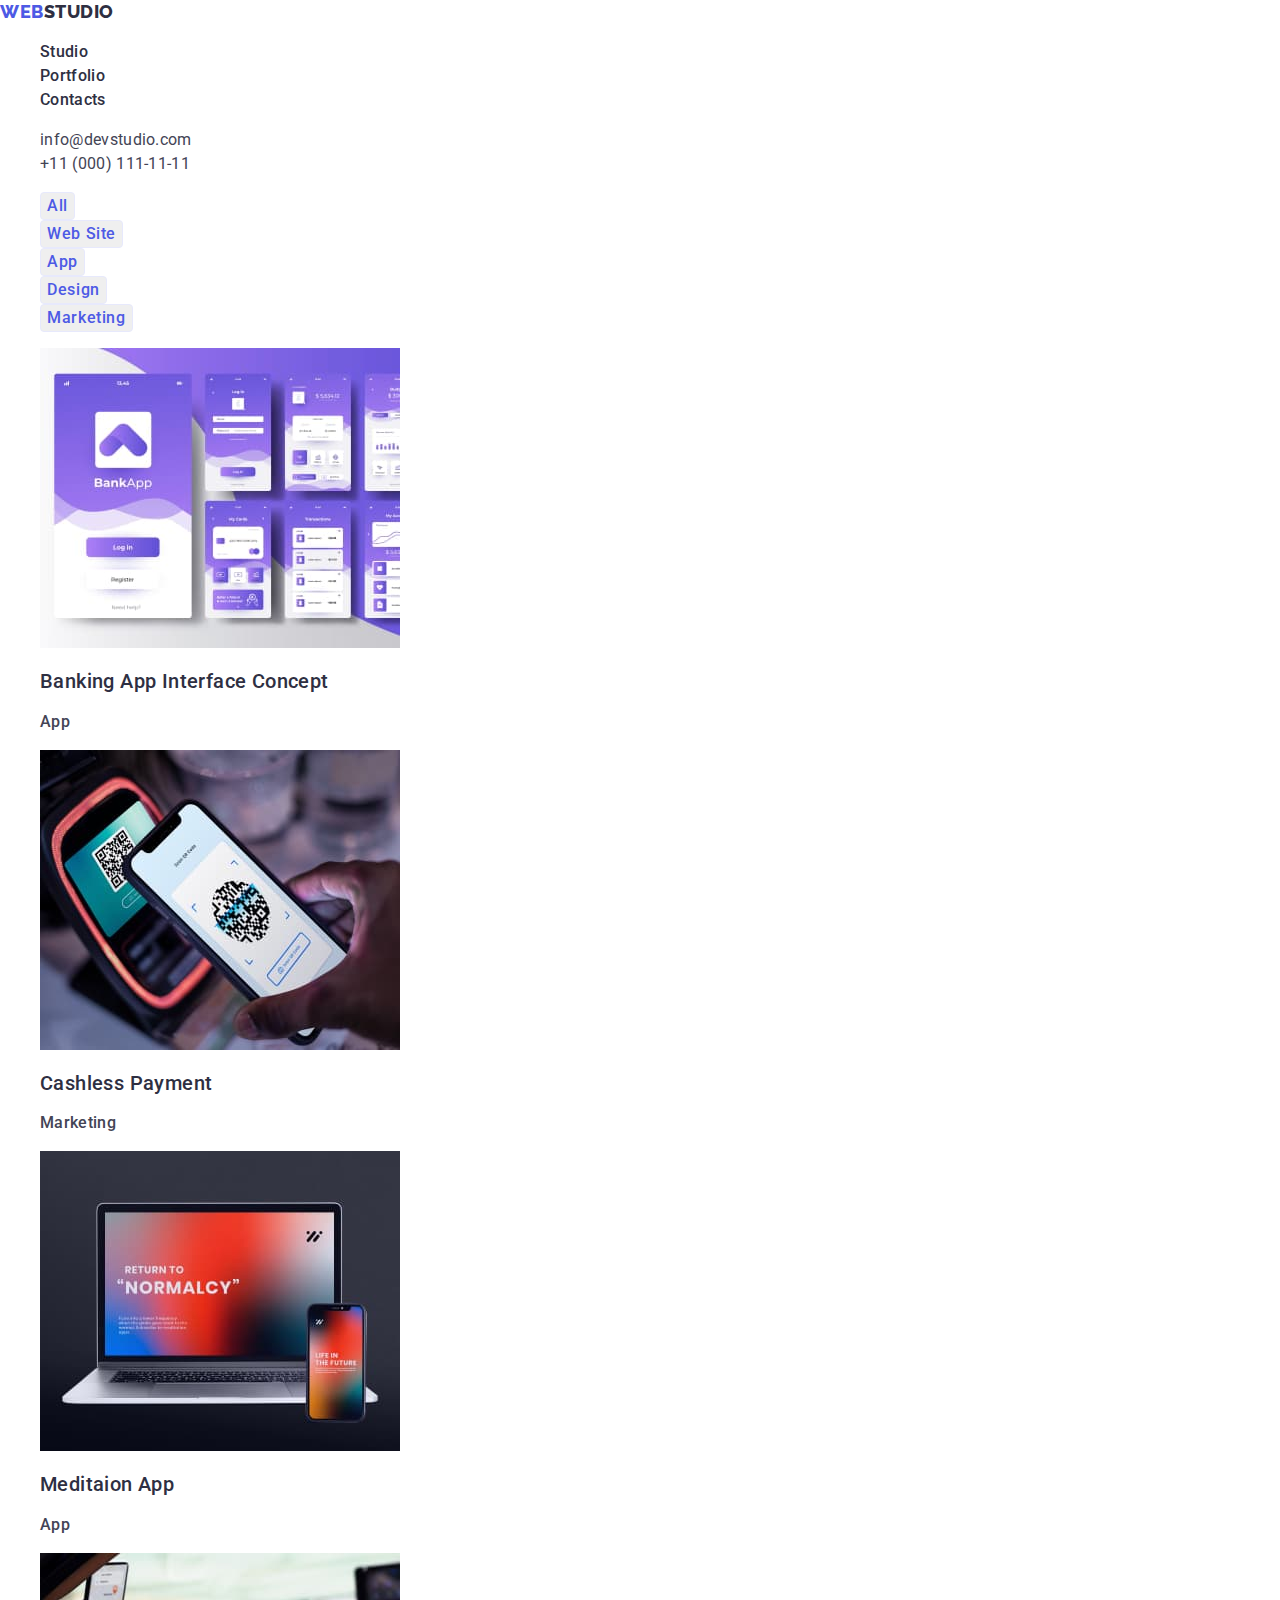
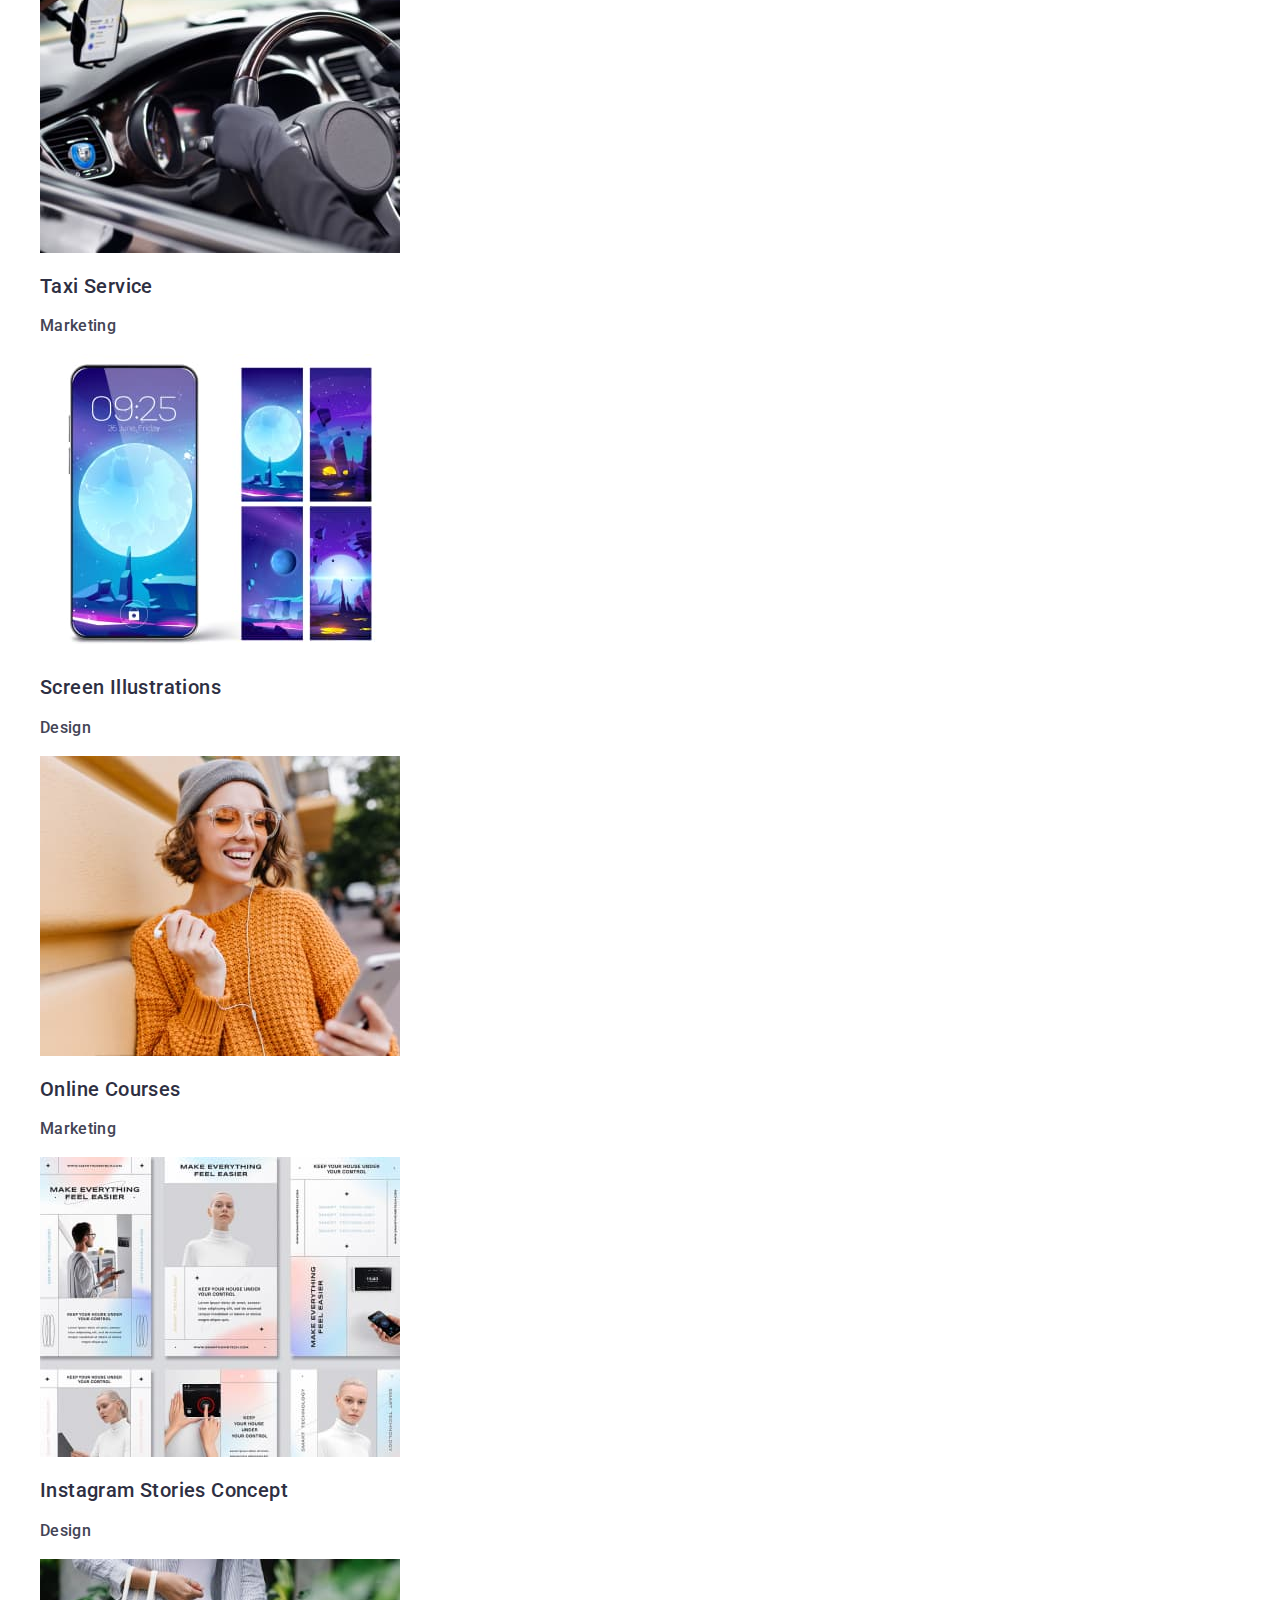
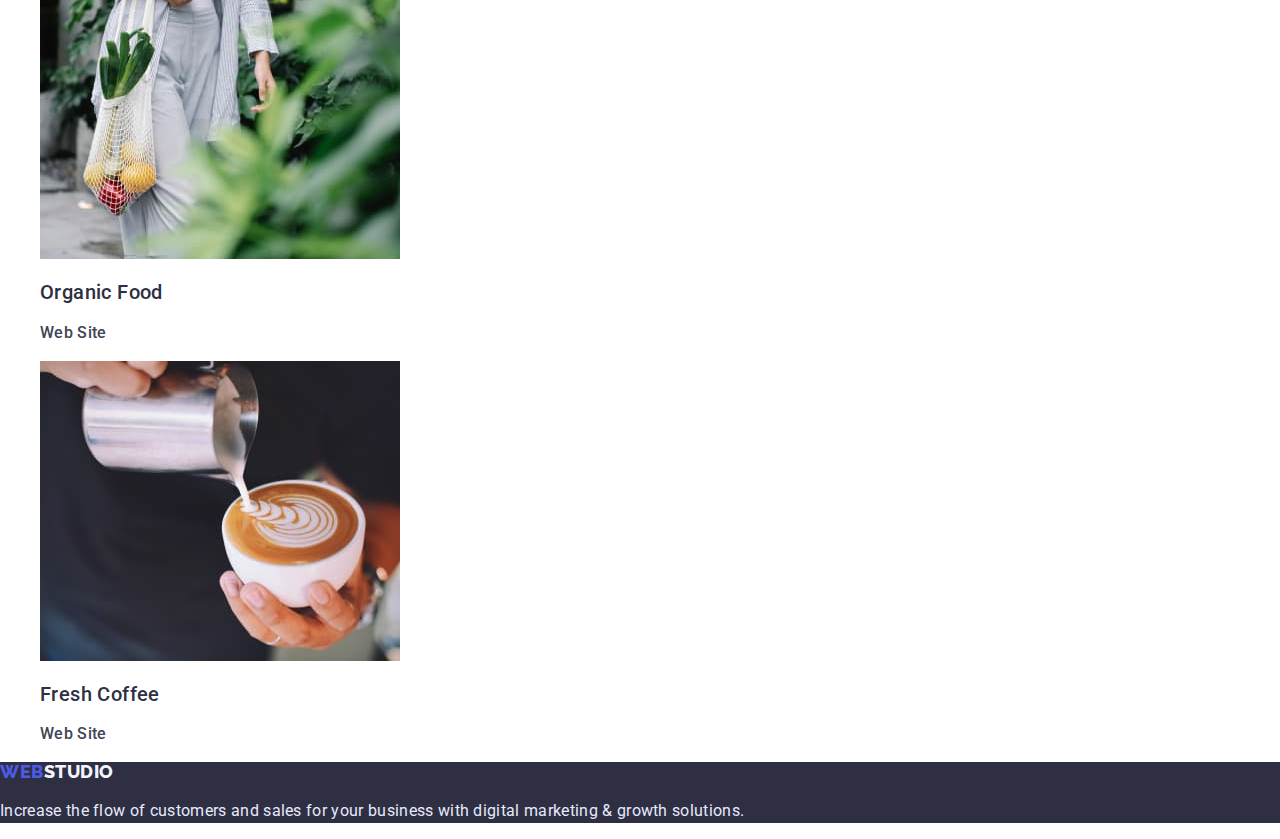
==== portfolio.html @ 4af399b9 "Start" ====
<!DOCTYPE html>
<html lang="uk">
  <head>
    <meta charset="UTF-8" />
    <meta http-equiv="X-UA-Compatible" content="IE=edge" />
    <meta name="viewport" content="width=device-width, initial-scale=1.0" />
    <title>Portfolio</title>
    <link
      rel="stylesheet"
      href="https://fonts.googleapis.com/css2?family=Raleway:wght@800&family=Roboto:wght@400;500;700&display=swap"
    />
    <link rel="stylesheet" href="https://cdnjs.cloudflare.com/ajax/libs/modern-normalize/1.1.0/modern-normalize.min.css" />
    
    <link rel="stylesheet" href="./css/styles.css" />
  </head>
  <body>
    <header class="top-line">
      <nav>
        <a class="logo" href="./index.html">
          <span class="logoaccent">Web</span
          ><span class="header-logo">Studio</span></a
        >
        <ul class="list">
          <li>
            <a href="./index.html" class="top-line-nav">Studio</a>
          </li>
          <li>
            <a href="./portfolio.html" class="top-line-nav">Portfolio</a>
          </li>
          <li>
            <a href="" class="top-line-nav">Contacts</a>
          </li>
        </ul>
      </nav>
      <address>
        <ul class="list">
          <li>
            <a href="mailto:info@devstudio.com" class="font-adress"
              >info@devstudio.com</a
            >
          </li>
          <li>
            <a href="tel:+110001111111" class="font-adress"
              >+11 (000) 111-11-11</a
            >
          </li>
        </ul>
      </address>
    </header>
    <main>
      <section>
        <h1 class="visually-hidden">filter</h1>
        <ul class="list">
          <li><button type="button" class="filter-button">All</button></li>
          <li><button type="button" class="filter-button">Web Site</button></li>
          <li><button type="button" class="filter-button">App</button></li>
          <li><button type="button" class="filter-button">Design</button></li>
          <li>
            <button type="button" class="filter-button">Marketing</button>
          </li>
        </ul>
        <ul class="list">
          <li>
            <a href="" class="filter-link"
              ><img
                src="./images/bankingapp.jpg"
                alt="Banking App Interface"
                width="360"
                height="300"
              />
              <h2 class="filter-scroll">Banking App Interface Concept</h2>
              <p class="filter-text">App</p></a
            >
          </li>
          <li>
            <a href="" class="filter-link"
              ><img
                src="./images/cashlesspayment.jpg"
                alt="Cashless Payment"
                width="360"
                height="300"
              />
              <h2 class="filter-scroll">Cashless Payment</h2>
              <p class="filter-text">Marketing</p></a
            >
          </li>
          <li>
            <a href="" class="filter-link"
              ><img
                src="./images/meditaionapp.jpg"
                alt="Meditaion App"
                width="360"
                height="300"
              />
              <h2 class="filter-scroll">Meditaion App</h2>
              <p class="filter-text">App</p></a
            >
          </li>
          <li>
            <a href="" class="filter-link"
              ><img
                src="./images/taxiservice.jpg"
                alt="steering wheel"
                width="360"
                height="300"
              />
              <h2 class="filter-scroll">Taxi Service</h2>
              <p class="filter-text">Marketing</p></a
            >
          </li>
          <li>
            <a href="" class="filter-link"
              ><img
                src="./images/screenillustrations.jpg"
                alt="Screen Illustrations"
                width="360"
                heigh="300"
              />
              <h2 class="filter-scroll">Screen Illustrations</h2>
              <p class="filter-text">Design</p></a
            >
          </li>
          <li>
            <a href="" class="filter-link"
              ><img
                src="./images/onlinecourses.jpg"
                alt="girl in headphones"
                width="360"
                height="300"
              />
              <h2 class="filter-scroll">Online Courses</h2>
              <p class="filter-text">Marketing</p></a
            >
          </li>
          <li>
            <a href="" class="filter-link"
              ><img
                src="./images/instagramstories.jpg"
                alt="photo from instagram"
                width="360"
                heigh="300"
              />
              <h2 class="filter-scroll">Instagram Stories Concept</h2>
              <p class="filter-text">Design</p></a
            >
          </li>
          <li>
            <a href="" class="filter-link"
              ><img
                src="./images/organicfood.jpg"
                alt="
        fruit in a bag"
                width="360"
                heigh="300"
              />
              <h2 class="filter-scroll">Organic Food</h2>
              <p class="filter-text">Web Site</p></a
            >
          </li>
          <li>
            <a href="" class="filter-link"
              ><img src="./images/coffee.jpg" alt="a cup of coffee" />
              <h2 class="filter-scroll">Fresh Coffee</h2>
              <p class="filter-text">Web Site</p></a
            >
          </li>
        </ul>
      </section>
    </main>
    <footer class="footer">
      <a class="logo line-logo" href="./index.html"> <span class="logoaccent">Web</span><span class="footer-logo">Studio</span></a>
      <p class="footer-text">
        Increase the flow of customers and sales for your business with digital
        marketing & growth solutions.
      </p>
    </footer>
  </body>
</html>
---- css/styles.css ----
/* змінні текст фон видідення*/
:root{
    --basic-font: #434455;
    --headlines-font:  #2E2F42;
    --color-brand: #4D5AE5;
    --background-color-button: #404BBF;
   --background-color-section: #F4F4FD;
   --secondary-font-color: #FFFFFF;
   --iconfooter: #31D0AA;
   --text-footer-color:  #e7e9fc;;

}

body{
font-family: Roboto, sans-serif;
font-size: 16px;
color: var(--basic-font);
background-color: var(--secondary-font-color)
}

 .list {
    list-style: none;
}  


/* header styls */

.top-line-nav{
    color:var(--headlines-font);
    text-decoration: none;
    font-weight: 500;
    line-height: 1.5;
letter-spacing: 0.02em;
}
.top-line-nav:active{
    color:var(--background-color-button);
    
}
.top-line-nav:hover, .top-line-nav:focus{
    color: var(--background-color-button);
}

.font-adress{
    color: var(--basic-font);
    text-decoration: none;
    font-style:normal;
    line-height: 1.5;
letter-spacing: 0.02em;
    
}
.font-adress:focus, .font-adress:hover{
color: var(--background-color-button);
}


.logo{
font-family: Raleway, sans-serif;
font-weight: 800;
font-size: 18px;
line-height: 1.33;
letter-spacing: 0.03em;
text-decoration: none;
text-transform: uppercase;
}
.header-logo{
    color: var(--headlines-font);
}
.logoaccent{
    color: #4D5AE5;
}
/* hero */
.hero{
    background-color: var(--headlines-font);
}
.hero-font{
font-weight: 700;
font-size: 56px;
line-height: 1.07;
text-align: center;
letter-spacing: 0.02em;
color: var(--secondary-font-color);
}
.hero-button{
background: var(--color-brand);
font-family: Roboto, sans-serif;
font-style: normal;
font-weight: 500;
font-size: 16px;
line-height: 1.5;
letter-spacing: 0.04em;
cursor: pointer;
color:var(--secondary-font-color);
padding: 16px 32px;
border-radius: 4px;
text-align: center;
min-width: 169px;
border: 1px solid transparent;
}
.hero-button:hover{
    background-color: var(--background-color-button);
}

/* advantages */

.visually-hidden{
    position: absolute;
    white-space: nowrap;
    width: 1px;
    height: 1px;
    overflow: hidden;
    border: 0;
    padding: 0;
    clip: rect(0 0 0 0);
    clip-path: inset(50%);
    margin: -1px;
}
.scroll{
    color: var(--headlines-font);
    font-weight: 500;
font-size: 20px;
line-height: 1.2;
letter-spacing: 0.02em;
}

.scroll-text{
    color: var(--basic-font);
line-height: 1.5;
letter-spacing: 0.02em;
}
/* What are we doing */

.title{
    color: var(--headlines-font);
    font-weight: 700;
font-size: 36px;
line-height: 1.11;
text-align: center;
letter-spacing: 0.02em;
text-transform: capitalize;
}
 
/* Our Team */
.section-team{
    background-color: var(--background-color-section);
    
}
.card{
    background-color: var(--secondary-font-color);
}

/* footer */
.footer{
    background-color:var(--headlines-font) ;
}
.footer-text{
    color: var(--text-footer-color);
    line-height: 1.5;
letter-spacing: 0.02em;
}
.footer-logo{
    color: var(--background-color-section);
}
.line-logo{
    line-height: 1.16;
}
/* портфолио */
.filter-button{
color: var(--color-brand);
font-family: Roboto, sans-serif;
font-style: normal;
font-weight: 500;
font-size: 16px;
line-height: 1.5;
letter-spacing: 0.04em;
cursor: pointer;
padding: 12 24;
border-radius: 4px;
text-align: center;
border: 1px solid var(--text-footer-color);
border-radius: 4px;
}
.filter-button:hover, .filter-button:focus{
    color: var(--secondary-font-color);
    background-color: var(--background-color-button);
   
}
.filter-scroll{
    color: var(--headlines-font);
    
font-weight: 500;
font-size: 20px;
line-height: 1.2;
letter-spacing: 0.02em;
}

.filter-text{
    color: var(--basic-font);
    font-weight: 500;
font-size: 16px;
line-height: 1.5;
letter-spacing: 0.02em;
}
.filter-link{
    text-decoration: none;
}
/* container */
.container{
    width: 1130px;
    padding-left: 15px;
    padding-right: 15px;
    margin-left: auto;
    margin-right: auto;
    outline: 2px solid tomato;
}
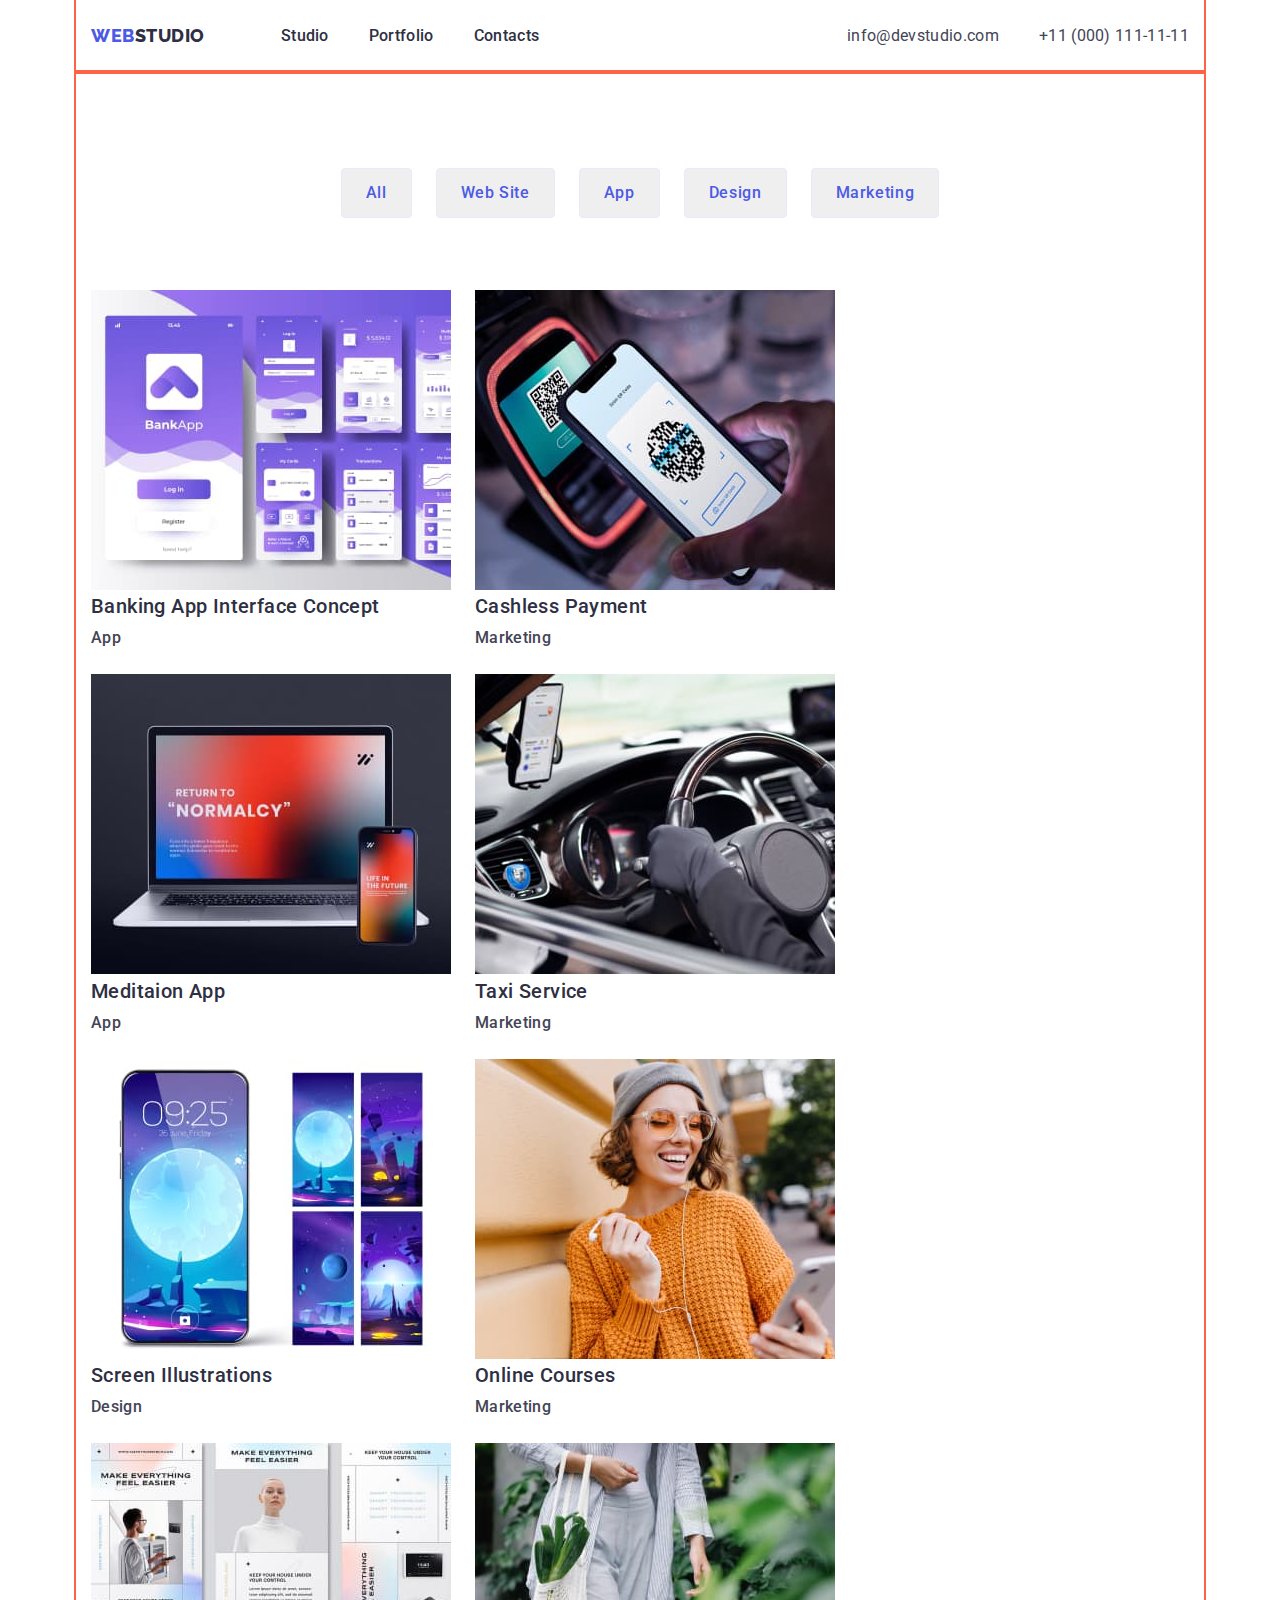
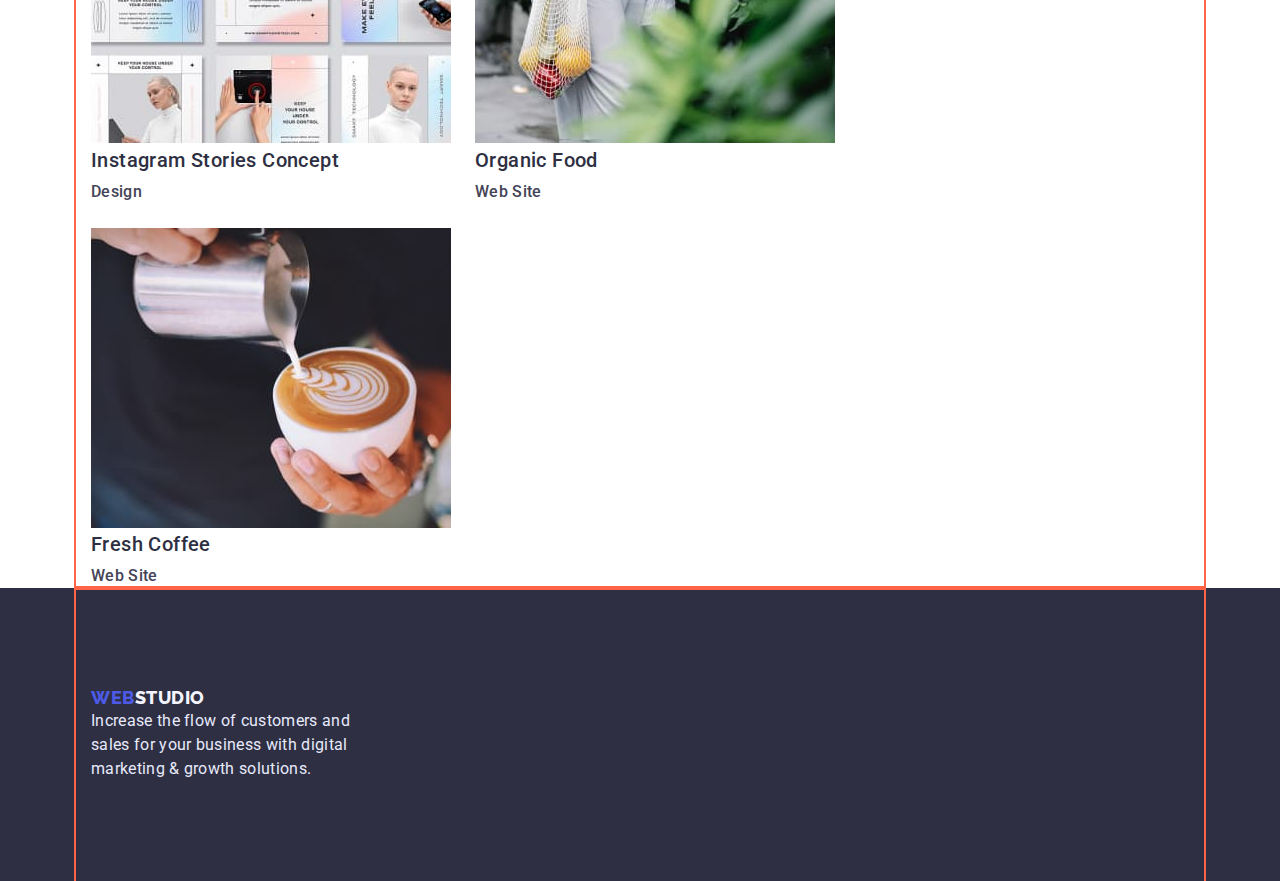
==== commit 7d4402ff: "version one" ====
--- a/portfolio.html
+++ b/portfolio.html
@@ -14,43 +14,43 @@
     <link rel="stylesheet" href="./css/styles.css" />
   </head>
   <body>
-    <header class="top-line">
-      <nav>
-        <a class="logo" href="./index.html">
-          <span class="logoaccent">Web</span
-          ><span class="header-logo">Studio</span></a
-        >
-        <ul class="list">
-          <li>
-            <a href="./index.html" class="top-line-nav">Studio</a>
-          </li>
-          <li>
-            <a href="./portfolio.html" class="top-line-nav">Portfolio</a>
-          </li>
-          <li>
-            <a href="" class="top-line-nav">Contacts</a>
-          </li>
-        </ul>
-      </nav>
-      <address>
-        <ul class="list">
-          <li>
-            <a href="mailto:info@devstudio.com" class="font-adress"
-              >info@devstudio.com</a
-            >
-          </li>
-          <li>
-            <a href="tel:+110001111111" class="font-adress"
-              >+11 (000) 111-11-11</a
-            >
-          </li>
-        </ul>
-      </address>
-    </header>
+  <!-- {Хедер} -->
+  <header >
+    <div class="container top-line ">
+      
+    <nav>
+      <div class="main-nav">
+      <a class="logo" href="./index.html"> <span class="logoaccent">Web</span><span class="header-logo">Studio</span></a>
+      <ul class="list header-nav">
+        <li class="header-link" >
+          <a href="" class="top-line-nav">Studio</a>
+        </li>
+        <li class="header-link">
+          <a href="./portfolio.html"class="top-line-nav">Portfolio</a>
+        </li>
+        <li class="header-link">
+          <a href=""class="top-line-nav">Contacts</a>
+        </li>
+      </ul>
+    </div>
+    </nav>
+  
+    <address class="cotact">
+      
+      <ul class="list adress">
+        <li class="item"><a href="mailto:info@devstudio.com" class="font-adress">info@devstudio.com</a></li>
+        <li class="item"><a href="tel:+110001111111" class="font-adress">+11 (000) 111-11-11</a></li>
+      </ul>
+    
+    </address>
+  
+  </div>
+  </header>
     <main>
       <section>
+        <div class="container">
         <h1 class="visually-hidden">filter</h1>
-        <ul class="list">
+        <ul class="list filter">
           <li><button type="button" class="filter-button">All</button></li>
           <li><button type="button" class="filter-button">Web Site</button></li>
           <li><button type="button" class="filter-button">App</button></li>
@@ -59,8 +59,8 @@
             <button type="button" class="filter-button">Marketing</button>
           </li>
         </ul>
-        <ul class="list">
-          <li>
+        <ul class="list filter-card">
+          <li class="filter-title">
             <a href="" class="filter-link"
               ><img
                 src="./images/bankingapp.jpg"
@@ -165,14 +165,17 @@
             >
           </li>
         </ul>
+      </div>
       </section>
     </main>
     <footer class="footer">
+      <div class="container bloc-footer">
       <a class="logo line-logo" href="./index.html"> <span class="logoaccent">Web</span><span class="footer-logo">Studio</span></a>
       <p class="footer-text">
         Increase the flow of customers and sales for your business with digital
         marketing & growth solutions.
       </p>
+    </div>
     </footer>
   </body>
 </html>
--- a/css/styles.css
+++ b/css/styles.css
@@ -15,17 +15,48 @@
 font-family: Roboto, sans-serif;
 font-size: 16px;
 color: var(--basic-font);
-background-color: var(--secondary-font-color)
-}
-
- .list {
+background-color: var(--secondary-font-color);
+}
+/* Утилиты */
+.list {
     list-style: none;
+    padding: 0;
+    margin: 0;
 }  
 
+h1,
+h2,
+h3,
+h4,
+h5,
+h6,
+p{
+    margin: 0;
+}
+
 
 /* header styls */
-
+.header-item{
+    display: flex;
+}
+.main-nav{
+    display: flex;
+    align-items: center
+}
+
+.header-nav{
+    display: flex;
+    gap: 40px;
+}
+.top-line{
+     display: flex;
+    align-items: center; 
+    
+}
 .top-line-nav{
+    padding-top: 24px;
+    padding-bottom: 24px;
+    display: block;
     color:var(--headlines-font);
     text-decoration: none;
     font-weight: 500;
@@ -51,9 +82,19 @@
 .font-adress:focus, .font-adress:hover{
 color: var(--background-color-button);
 }
-
+.adress{
+    display: flex;
+   margin-left: auto;
+   gap: 40px;
+
+}
+
+.cotact{
+    margin-left: auto;
+}
 
 .logo{
+    margin-right: 76px;
 font-family: Raleway, sans-serif;
 font-weight: 800;
 font-size: 18px;
@@ -71,16 +112,20 @@
 /* hero */
 .hero{
     background-color: var(--headlines-font);
+    text-align: center;
 }
 .hero-font{
+   
+    margin-bottom: 48px;
+
 font-weight: 700;
 font-size: 56px;
 line-height: 1.07;
-text-align: center;
 letter-spacing: 0.02em;
 color: var(--secondary-font-color);
 }
 .hero-button{
+
 background: var(--color-brand);
 font-family: Roboto, sans-serif;
 font-style: normal;
@@ -114,7 +159,16 @@
     clip-path: inset(50%);
     margin: -1px;
 }
+.scroll-item{
+    display: flex;
+    gap: 24px;
+    
+    padding: 120px 140px;
+    
+}
 .scroll{
+  
+    margin-bottom: 8px;
     color: var(--headlines-font);
     font-weight: 500;
 font-size: 20px;
@@ -128,8 +182,17 @@
 letter-spacing: 0.02em;
 }
 /* What are we doing */
-
+.work{
+    display: flex;
+    padding-bottom: 120px;
+    gap: 24px;
+
+}
+.work .card{
+   flex-basis: calc((100% - 48px) / 3);
+}
 .title{
+    margin-bottom: 72px;
     color: var(--headlines-font);
     font-weight: 700;
 font-size: 36px;
@@ -140,31 +203,66 @@
 }
  
 /* Our Team */
+
+.staff{
+    display: flex;
+    gap: 24px;
+    padding-bottom: 120px;
+}
 .section-team{
     background-color: var(--background-color-section);
     
 }
-.card{
+.card-worker{
+    flex-basis: calc((100% - 72px) / 4);
     background-color: var(--secondary-font-color);
 }
 
 /* footer */
+.bloc-footer{
+    padding-top: 100px;
+    padding-bottom: 100px;
+}
 .footer{
     background-color:var(--headlines-font) ;
 }
 .footer-text{
+
     color: var(--text-footer-color);
     line-height: 1.5;
 letter-spacing: 0.02em;
+
+max-width: 264px;
 }
 .footer-logo{
+
     color: var(--background-color-section);
 }
 .line-logo{
+
     line-height: 1.16;
 }
 /* портфолио */
+
+.filter{
+    display: flex;
+    gap: 24px;
+    justify-content: center;
+    padding-top: 96px;
+    margin-bottom: 72px;
+}
+.filter-card{
+    display: flex;
+    flex-wrap: wrap;
+    gap: 24px;
+}
+
+.filter-title{
+    flex-basis: calc((100%-48) / 3);
+
+}
 .filter-button{
+   
 color: var(--color-brand);
 font-family: Roboto, sans-serif;
 font-style: normal;
@@ -173,7 +271,7 @@
 line-height: 1.5;
 letter-spacing: 0.04em;
 cursor: pointer;
-padding: 12 24;
+padding: 12px 24px;
 border-radius: 4px;
 text-align: center;
 border: 1px solid var(--text-footer-color);
@@ -185,6 +283,7 @@
    
 }
 .filter-scroll{
+    margin-bottom: 8px;
     color: var(--headlines-font);
     
 font-weight: 500;
@@ -194,6 +293,7 @@
 }
 
 .filter-text{
+    
     color: var(--basic-font);
     font-weight: 500;
 font-size: 16px;
@@ -205,7 +305,7 @@
 }
 /* container */
 .container{
-    width: 1130px;
+    width: 1128px;
     padding-left: 15px;
     padding-right: 15px;
     margin-left: auto;
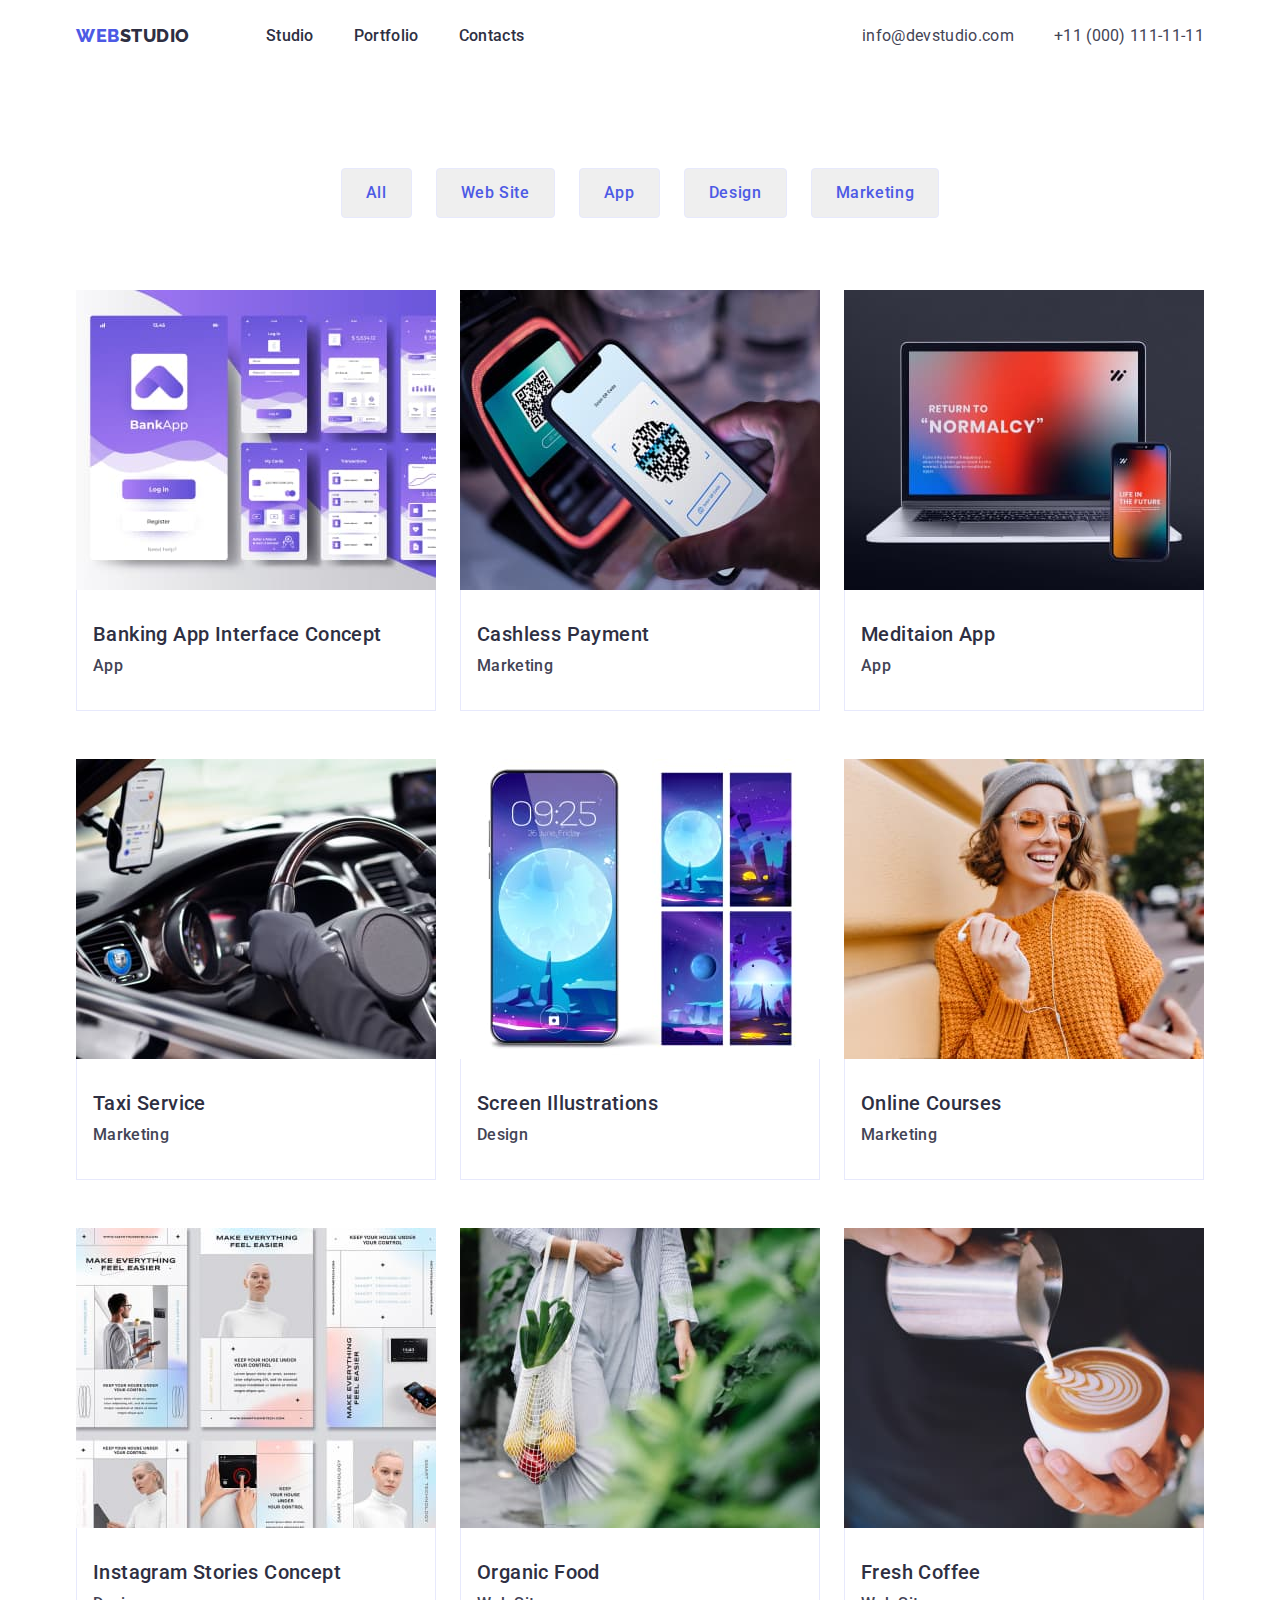
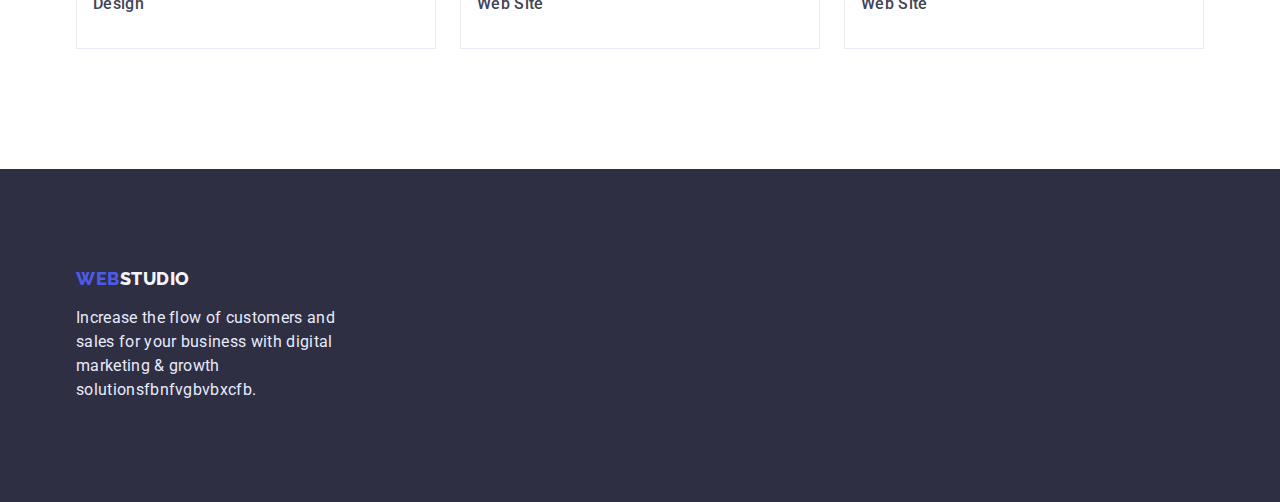
==== commit 0ee4dd3c: "version three" ====
--- a/portfolio.html
+++ b/portfolio.html
@@ -23,7 +23,7 @@
       <a class="logo" href="./index.html"> <span class="logoaccent">Web</span><span class="header-logo">Studio</span></a>
       <ul class="list header-nav">
         <li class="header-link" >
-          <a href="" class="top-line-nav">Studio</a>
+          <a href="./index.html" class="top-line-nav">Studio</a>
         </li>
         <li class="header-link">
           <a href="./portfolio.html"class="top-line-nav">Portfolio</a>
@@ -47,7 +47,7 @@
   </div>
   </header>
     <main>
-      <section>
+      <section class="filter-padding">
         <div class="container">
         <h1 class="visually-hidden">filter</h1>
         <ul class="list filter">
@@ -62,106 +62,125 @@
         <ul class="list filter-card">
           <li class="filter-title">
             <a href="" class="filter-link"
-              ><img
+              ><img class="photo"
                 src="./images/bankingapp.jpg"
                 alt="Banking App Interface"
                 width="360"
                 height="300"
               />
+              <div class="filter-description">
               <h2 class="filter-scroll">Banking App Interface Concept</h2>
-              <p class="filter-text">App</p></a
-            >
-          </li>
-          <li>
-            <a href="" class="filter-link"
-              ><img
+              <p class="filter-text">App</p>
+            </div>
+              </a
+            >
+          </li>
+          <li class="filter-title" >
+            <a href="" class="filter-link"
+              ><img class="photo"
                 src="./images/cashlesspayment.jpg"
                 alt="Cashless Payment"
                 width="360"
                 height="300"
               />
+              <div class="filter-description">
               <h2 class="filter-scroll">Cashless Payment</h2>
-              <p class="filter-text">Marketing</p></a
-            >
-          </li>
-          <li>
-            <a href="" class="filter-link"
-              ><img
+              <p class="filter-text">Marketing</p>
+            </div></a
+            >
+          </li>
+          <li class="filter-title">
+            <a href="" class="filter-link"
+              ><img class="photo"
                 src="./images/meditaionapp.jpg"
                 alt="Meditaion App"
                 width="360"
                 height="300"
               />
+              <div class="filter-description">
               <h2 class="filter-scroll">Meditaion App</h2>
-              <p class="filter-text">App</p></a
-            >
-          </li>
-          <li>
-            <a href="" class="filter-link"
-              ><img
+              <p class="filter-text">App</p>
+            </div></a
+            >
+          </li>
+          <li class="filter-title">
+            <a href="" class="filter-link"
+              ><img class="photo"
                 src="./images/taxiservice.jpg"
                 alt="steering wheel"
                 width="360"
                 height="300"
               />
+              <div class="filter-description">
               <h2 class="filter-scroll">Taxi Service</h2>
-              <p class="filter-text">Marketing</p></a
-            >
-          </li>
-          <li>
-            <a href="" class="filter-link"
-              ><img
+              <p class="filter-text">Marketing</p>
+            </div></a
+            >
+          </li>
+          <li class="filter-title">
+            <a href="" class="filter-link"
+              ><img class="photo"
                 src="./images/screenillustrations.jpg"
                 alt="Screen Illustrations"
                 width="360"
                 heigh="300"
               />
+              <div class="filter-description">
               <h2 class="filter-scroll">Screen Illustrations</h2>
-              <p class="filter-text">Design</p></a
-            >
-          </li>
-          <li>
-            <a href="" class="filter-link"
-              ><img
+              <p class="filter-text">Design</p>
+            </div></a
+            >
+          </li>
+          <li class="filter-title">
+            <a href="" class="filter-link"
+              ><img class="photo"
                 src="./images/onlinecourses.jpg"
                 alt="girl in headphones"
                 width="360"
                 height="300"
               />
+              <div class="filter-description">
               <h2 class="filter-scroll">Online Courses</h2>
-              <p class="filter-text">Marketing</p></a
-            >
-          </li>
-          <li>
-            <a href="" class="filter-link"
-              ><img
+              <p class="filter-text">Marketing</p>
+            </div></a
+            >
+          </li>
+          <li class="filter-title">
+            <a href="" class="filter-link"
+              ><img class="photo"
                 src="./images/instagramstories.jpg"
                 alt="photo from instagram"
                 width="360"
                 heigh="300"
               />
+              <div class="filter-description">
               <h2 class="filter-scroll">Instagram Stories Concept</h2>
-              <p class="filter-text">Design</p></a
-            >
-          </li>
-          <li>
-            <a href="" class="filter-link"
-              ><img
+              <p class="filter-text">Design</p>
+            </div></a
+            >
+          </li>
+          <li class="filter-title">
+            <a href="" class="filter-link"
+              ><img class="photo"
                 src="./images/organicfood.jpg"
                 alt="
         fruit in a bag"
                 width="360"
                 heigh="300"
               />
+              <div class="filter-description">
               <h2 class="filter-scroll">Organic Food</h2>
-              <p class="filter-text">Web Site</p></a
-            >
-          </li>
-          <li>
-            <a href="" class="filter-link"
-              ><img src="./images/coffee.jpg" alt="a cup of coffee" />
+              <p class="filter-text">Web Site</p>
+            </div></a
+            >
+          </li>
+          <li class="filter-title">
+            <a href="" class="filter-link"
+              ><img class="photo" src="./images/coffee.jpg" alt="a cup of coffee" />
+              <div class="filter-description">
               <h2 class="filter-scroll">Fresh Coffee</h2>
-              <p class="filter-text">Web Site</p></a
+              <p class="filter-text">Web Site</p>
+            </div></a
             >
           </li>
         </ul>
@@ -173,7 +192,7 @@
       <a class="logo line-logo" href="./index.html"> <span class="logoaccent">Web</span><span class="footer-logo">Studio</span></a>
       <p class="footer-text">
         Increase the flow of customers and sales for your business with digital
-        marketing & growth solutions.
+        marketing & growth solutionsfbnfvgbvbxcfb.
       </p>
     </div>
     </footer>
--- a/css/styles.css
+++ b/css/styles.css
@@ -30,8 +30,11 @@
 h4,
 h5,
 h6,
-p{
+p,
+button
+{
     margin: 0;
+    padding: 0;
 }
 
 
@@ -47,6 +50,9 @@
 .header-nav{
     display: flex;
     gap: 40px;
+}
+.border-header{
+    border-bottom: 4px solid var(--text-footer-color);
 }
 .top-line{
      display: flex;
@@ -114,10 +120,16 @@
     background-color: var(--headlines-font);
     text-align: center;
 }
+.hero-padding{
+    padding-top: 120px;
+    padding-bottom: 120px;
+}
 .hero-font{
    
     margin-bottom: 48px;
-
+    margin-left: auto;
+    margin-right: auto;
+    max-width: 496px;
 font-weight: 700;
 font-size: 56px;
 line-height: 1.07;
@@ -146,7 +158,10 @@
 }
 
 /* advantages */
-
+.advantages{
+    padding-top: 120px;
+    padding-bottom: 120px;
+}
 .visually-hidden{
     position: absolute;
     white-space: nowrap;
@@ -163,7 +178,6 @@
     display: flex;
     gap: 24px;
     
-    padding: 120px 140px;
     
 }
 .scroll{
@@ -182,9 +196,12 @@
 letter-spacing: 0.02em;
 }
 /* What are we doing */
+
+.work-section{
+    padding-bottom: 72px;
+}
 .work{
     display: flex;
-    padding-bottom: 120px;
     gap: 24px;
 
 }
@@ -201,21 +218,31 @@
 letter-spacing: 0.02em;
 text-transform: capitalize;
 }
- 
+/* картинки */
+ .photo{
+    display: block;
+    max-width: 100%;
+    height: auto;
+ }
 /* Our Team */
 
 .staff{
     display: flex;
     gap: 24px;
+}
+.section-team{
+    padding-top: 120px;
     padding-bottom: 120px;
-}
-.section-team{
     background-color: var(--background-color-section);
     
 }
 .card-worker{
     flex-basis: calc((100% - 72px) / 4);
     background-color: var(--secondary-font-color);
+}
+.team-box{
+    padding: 32px 16px;
+    text-align: center;
 }
 
 /* footer */
@@ -227,7 +254,7 @@
     background-color:var(--headlines-font) ;
 }
 .footer-text{
-
+    margin-top: 16px;
     color: var(--text-footer-color);
     line-height: 1.5;
 letter-spacing: 0.02em;
@@ -239,7 +266,7 @@
     color: var(--background-color-section);
 }
 .line-logo{
-
+    
     line-height: 1.16;
 }
 /* портфолио */
@@ -248,18 +275,29 @@
     display: flex;
     gap: 24px;
     justify-content: center;
+    margin-bottom: 72px;
+}
+.filter-padding{
     padding-top: 96px;
-    margin-bottom: 72px;
+    padding-bottom: 120px;
 }
 .filter-card{
     display: flex;
     flex-wrap: wrap;
-    gap: 24px;
+    gap: 48px 24px;
+
 }
 
 .filter-title{
-    flex-basis: calc((100%-48) / 3);
-
+    flex-basis: calc((100% - 48px) / 3);
+
+}
+
+.filter-description{
+   padding: 32px 0 32px 16px;
+   border: 1px solid var(--text-footer-color);
+   border-top: 0;
+   max-width: 360px;
 }
 .filter-button{
    
@@ -272,7 +310,6 @@
 letter-spacing: 0.04em;
 cursor: pointer;
 padding: 12px 24px;
-border-radius: 4px;
 text-align: center;
 border: 1px solid var(--text-footer-color);
 border-radius: 4px;
@@ -280,6 +317,7 @@
 .filter-button:hover, .filter-button:focus{
     color: var(--secondary-font-color);
     background-color: var(--background-color-button);
+    border: 1px solid transparent;
    
 }
 .filter-scroll{
@@ -305,10 +343,10 @@
 }
 /* container */
 .container{
-    width: 1128px;
+    width: 1158px;
     padding-left: 15px;
     padding-right: 15px;
     margin-left: auto;
     margin-right: auto;
-    outline: 2px solid tomato;
+   /* border: 1px solid tomato; */
 }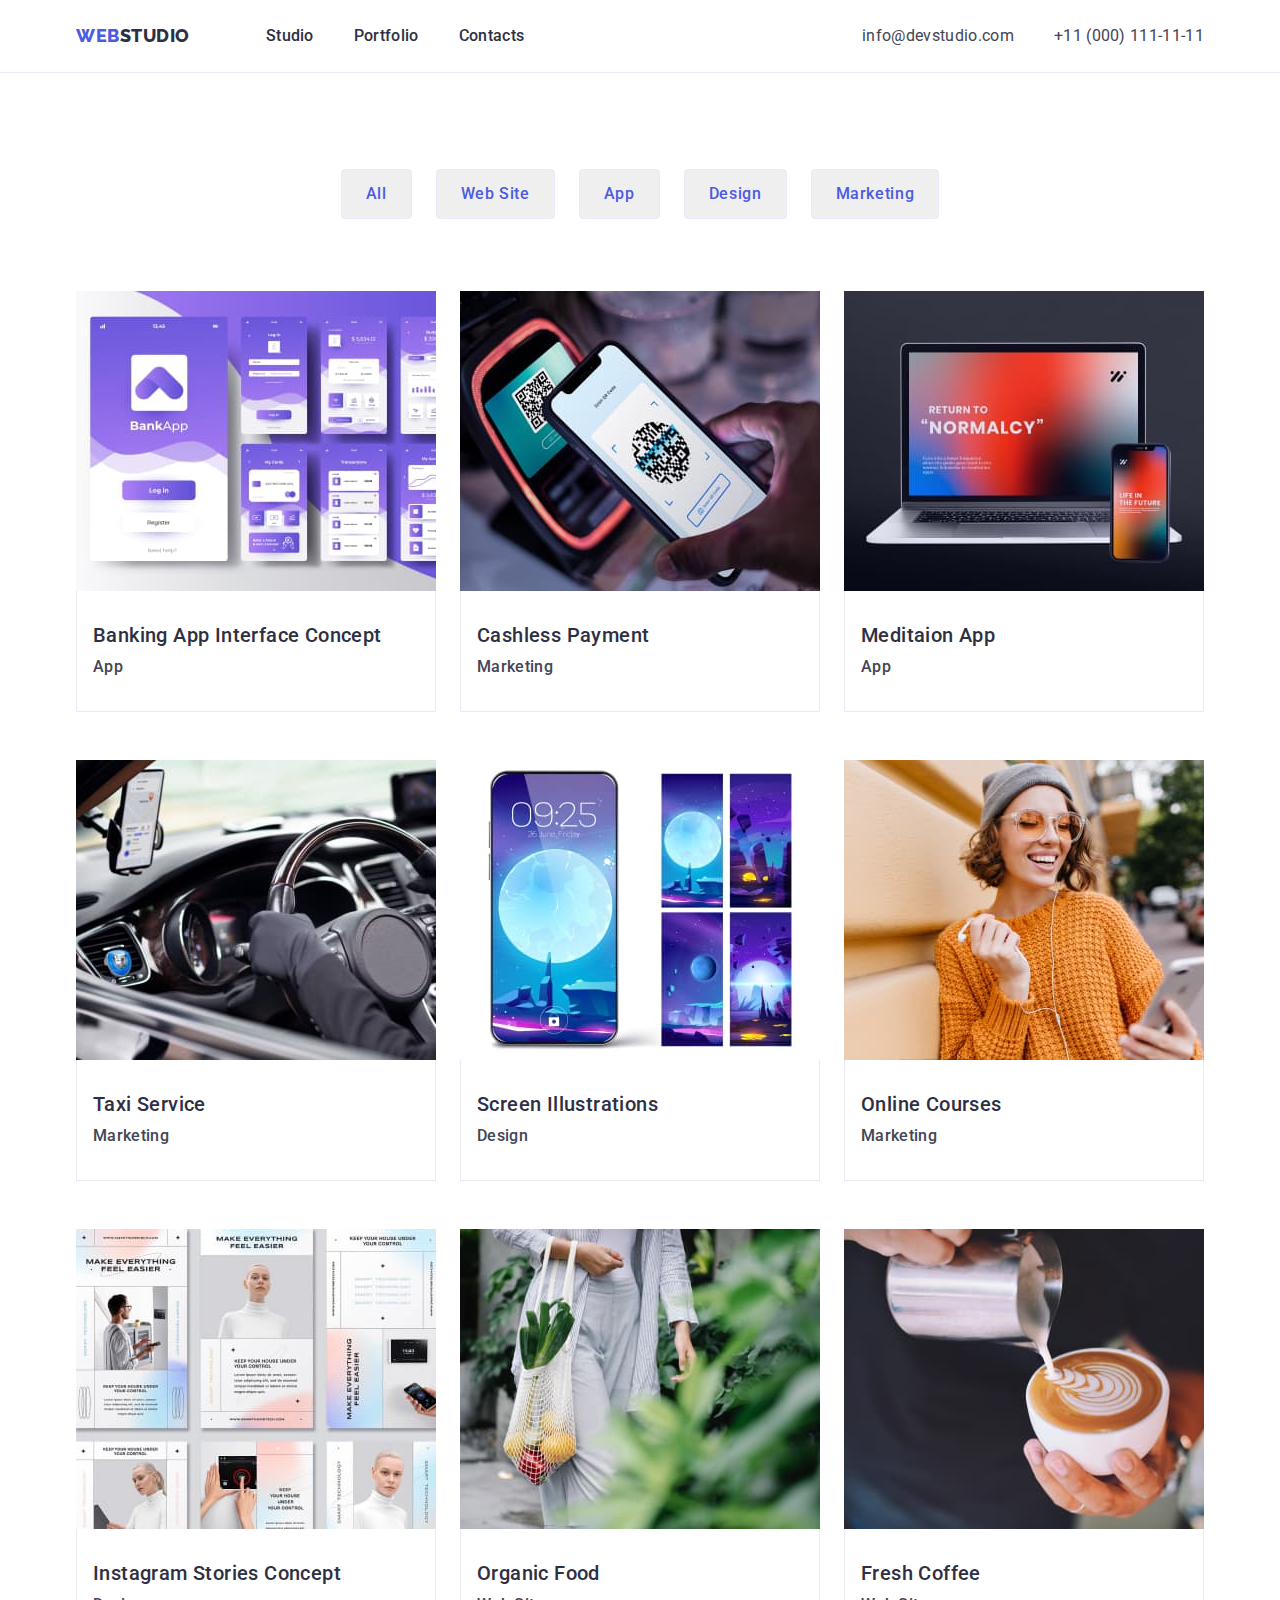
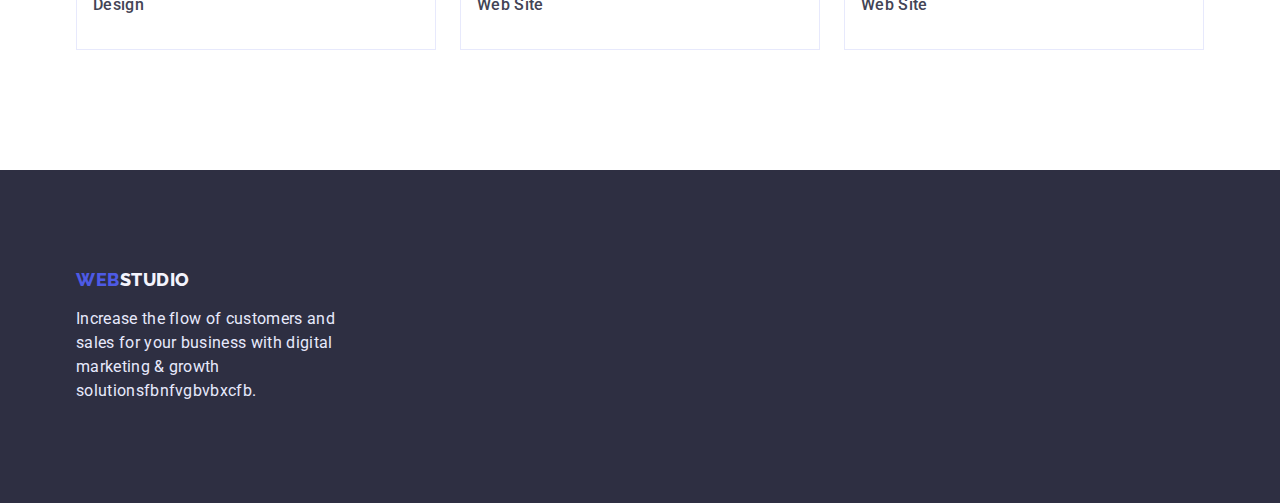
==== commit dd205046: "section-padding" ====
--- a/portfolio.html
+++ b/portfolio.html
@@ -15,7 +15,7 @@
   </head>
   <body>
   <!-- {Хедер} -->
-  <header >
+  <header class="border-header">
     <div class="container top-line ">
       
     <nav>
--- a/css/styles.css
+++ b/css/styles.css
@@ -52,7 +52,7 @@
     gap: 40px;
 }
 .border-header{
-    border-bottom: 4px solid var(--text-footer-color);
+    border-bottom: 1px solid var(--text-footer-color);
 }
 .top-line{
      display: flex;
@@ -119,11 +119,10 @@
 .hero{
     background-color: var(--headlines-font);
     text-align: center;
-}
-.hero-padding{
     padding-top: 120px;
     padding-bottom: 120px;
 }
+
 .hero-font{
    
     margin-bottom: 48px;
@@ -239,6 +238,7 @@
 .card-worker{
     flex-basis: calc((100% - 72px) / 4);
     background-color: var(--secondary-font-color);
+    border-radius: 0px 0px 4px 4px;
 }
 .team-box{
     padding: 32px 16px;
@@ -246,11 +246,10 @@
 }
 
 /* footer */
-.bloc-footer{
+
+.footer{
     padding-top: 100px;
     padding-bottom: 100px;
-}
-.footer{
     background-color:var(--headlines-font) ;
 }
 .footer-text{
@@ -294,7 +293,7 @@
 }
 
 .filter-description{
-   padding: 32px 0 32px 16px;
+   padding: 32px 16px 32px 16px;
    border: 1px solid var(--text-footer-color);
    border-top: 0;
    max-width: 360px;
@@ -317,7 +316,7 @@
 .filter-button:hover, .filter-button:focus{
     color: var(--secondary-font-color);
     background-color: var(--background-color-button);
-    border: 1px solid transparent;
+    border-color: transparent;
    
 }
 .filter-scroll{
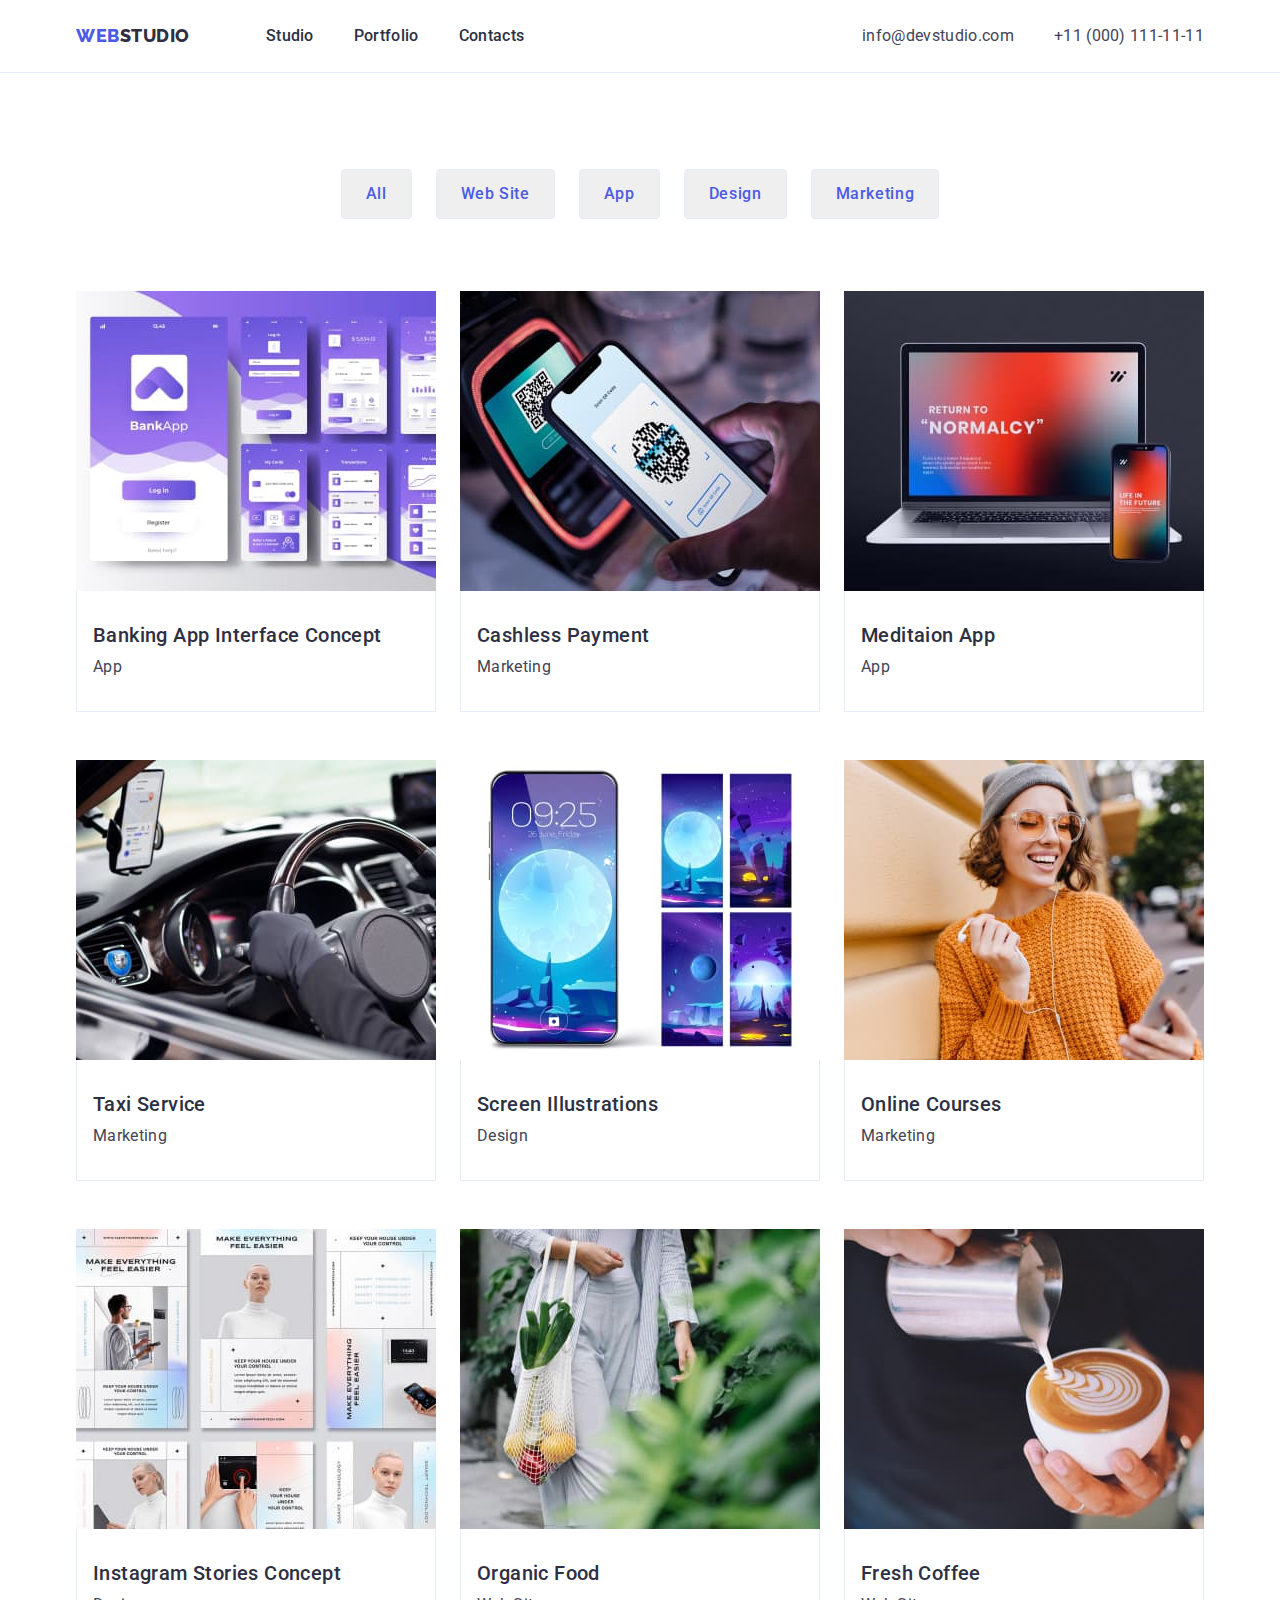
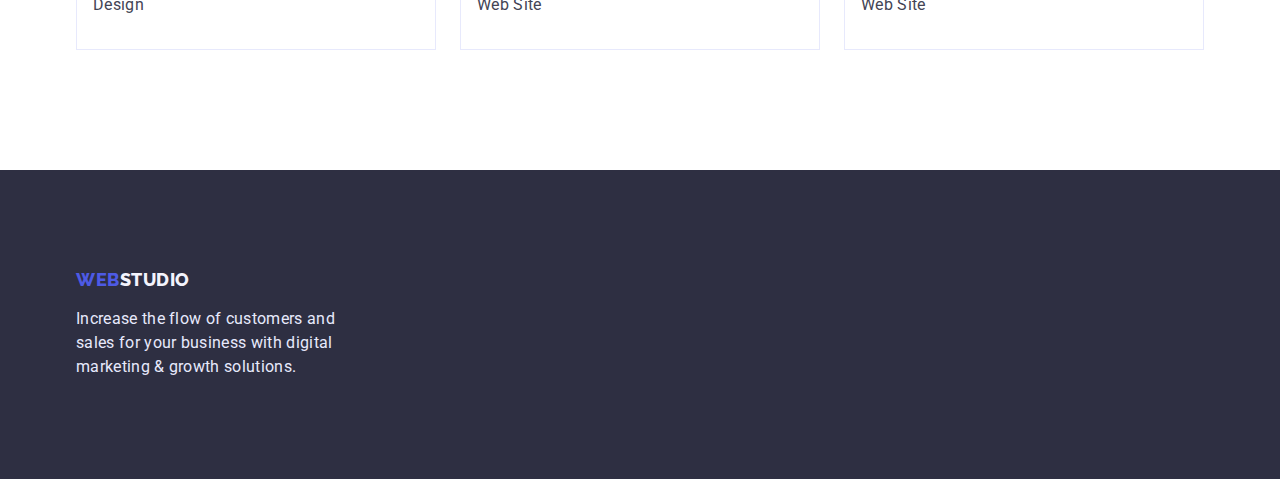
==== commit ffdb69d2: "advantages" ====
--- a/portfolio.html
+++ b/portfolio.html
@@ -192,7 +192,7 @@
       <a class="logo line-logo" href="./index.html"> <span class="logoaccent">Web</span><span class="footer-logo">Studio</span></a>
       <p class="footer-text">
         Increase the flow of customers and sales for your business with digital
-        marketing & growth solutionsfbnfvgbvbxcfb.
+        marketing & growth solutions.
       </p>
     </div>
     </footer>
--- a/css/styles.css
+++ b/css/styles.css
@@ -119,8 +119,8 @@
 .hero{
     background-color: var(--headlines-font);
     text-align: center;
-    padding-top: 120px;
-    padding-bottom: 120px;
+    padding-top: 188px;
+    padding-bottom: 188px;
 }
 
 .hero-font{
@@ -176,8 +176,11 @@
 .scroll-item{
     display: flex;
     gap: 24px;
-    
-    
+   
+}
+
+.scroll-box{
+    flex-basis: calc((100% - 72px) / 4);
 }
 .scroll{
   
@@ -197,7 +200,7 @@
 /* What are we doing */
 
 .work-section{
-    padding-bottom: 72px;
+    padding-bottom: 120px;
 }
 .work{
     display: flex;
@@ -296,7 +299,7 @@
    padding: 32px 16px 32px 16px;
    border: 1px solid var(--text-footer-color);
    border-top: 0;
-   max-width: 360px;
+  
 }
 .filter-button{
    
@@ -332,7 +335,7 @@
 .filter-text{
     
     color: var(--basic-font);
-    font-weight: 500;
+    font-weight: 400;
 font-size: 16px;
 line-height: 1.5;
 letter-spacing: 0.02em;
